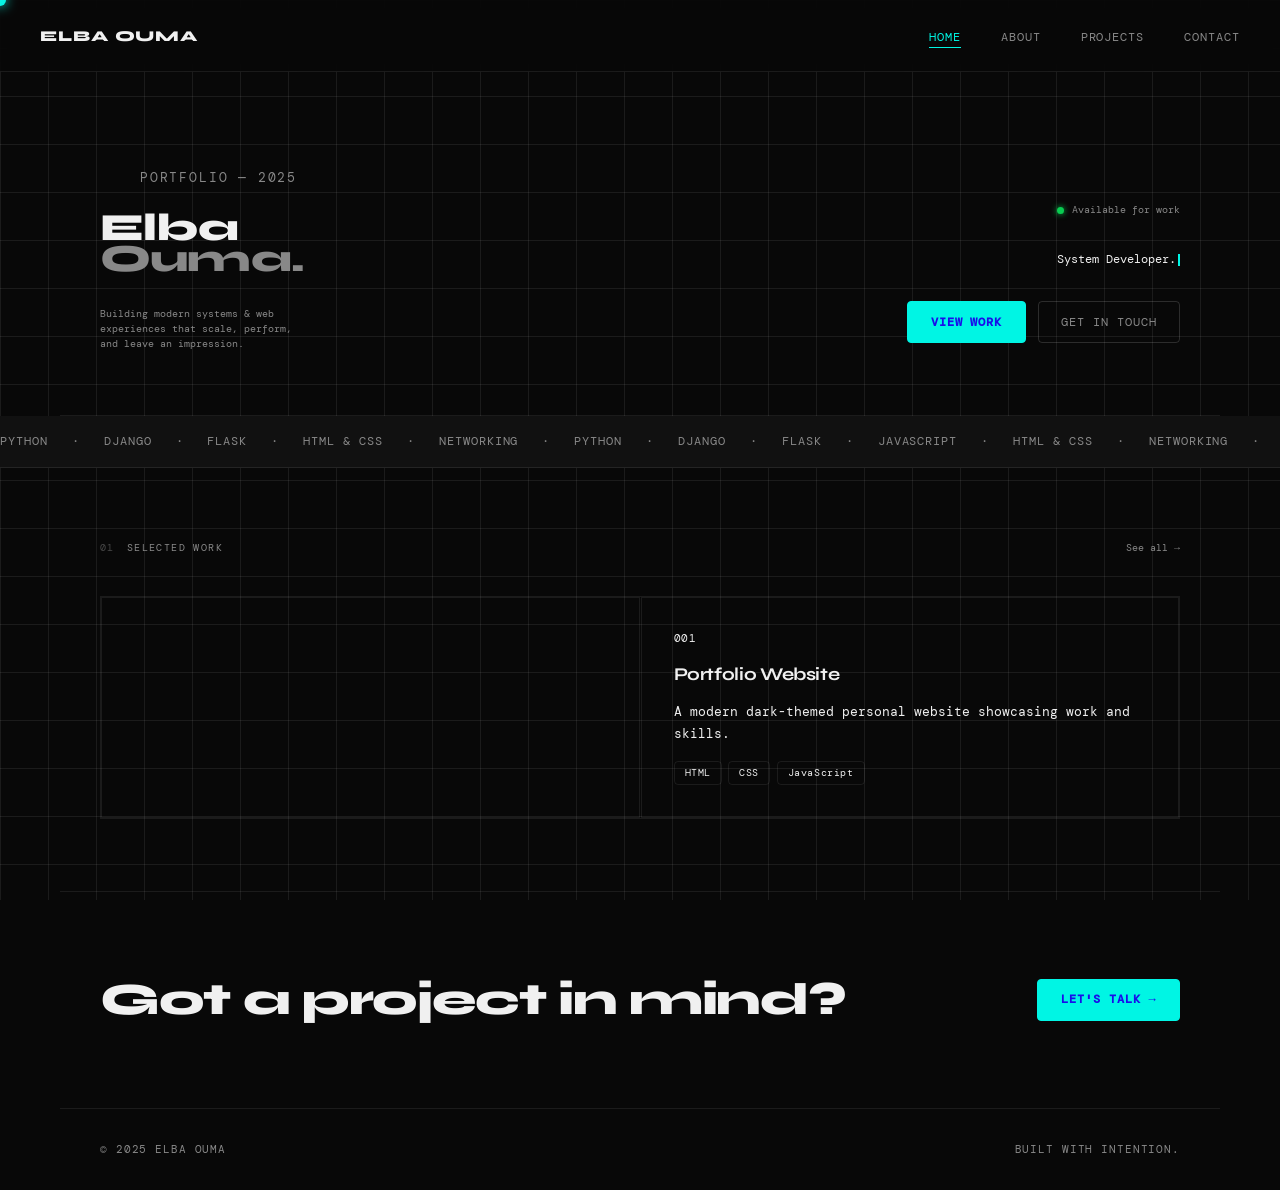
==== index.html @ e44ed139 "initial commit" ====
<!DOCTYPE html>
<html lang="en">
<head>
  <meta charset="UTF-8">
  <meta name="viewport" content="width=device-width, initial-scale=1.0">
  <title>Elba Ouma — Portfolio</title>
  <link rel="preconnect" href="https://fonts.googleapis.com">
  <link href="https://fonts.googleapis.com/css2?family=Syne:wght@400;700;800&family=DM+Mono:ital,wght@0,300;0,400;1,300&display=swap" rel="stylesheet">
  <link rel="stylesheet" href="css/style.css">
  <link rel="stylesheet" href="css/animation.css">
</head>
<body>

  <div class="cursor" id="cursor"></div>
  <div class="bg-grid"></div>

  <nav class="navbar">
    <a href="index.html" class="logo">Elba Ouma</a>
    <ul>
      <li><a href="index.html" class="active">Home</a></li>
      <li><a href="about.html">About</a></li>
      <li><a href="projects.html">Projects</a></li>
      <li><a href="contact.html">Contact</a></li>
    </ul>
    <button class="hamburger" id="hamburger" aria-label="Menu">
      <span></span><span></span><span></span>
    </button>
  </nav>

  <section class="hero">
    <div class="hero-left fade-up">
      <div class="eyebrow">Portfolio — 2025</div>
      <h1>Elba<br><em>Ouma.</em></h1>
      <p class="hero-sub">Building modern systems &amp; web experiences that scale, perform, and leave an impression.</p>
    </div>
    <div class="hero-right fade-up delay-1">
      <div class="status"><span class="dot"></span> Available for work</div>
      <div class="typing-wrap">
        <span id="typing"></span><span class="type-cursor"></span>
      </div>
      <div class="hero-cta">
        <a href="projects.html" class="btn solid">View Work</a>
        <a href="contact.html" class="btn outline">Get in Touch</a>
      </div>
    </div>
  </section>

  <section class="marquee-strip">
    <div class="marquee-track">
      <span>Python</span><span>·</span>
      <span>Django</span><span>·</span>
      <span>Flask</span><span>·</span>
      <span>HTML &amp; CSS</span><span>·</span>
      <span>Networking</span><span>·</span>
      <span>Python</span><span>·</span>
      <span>Django</span><span>·</span>
      <span>Flask</span><span>·</span>
      <span>JavaScript</span><span>·</span>
      <span>HTML &amp; CSS</span><span>·</span>
      <span>Networking</span><span>·</span>
      
    </div>
  </section>

  <section class="section preview-projects">
    <div class="section-header">
      <div class="section-label"><span>01</span> Selected Work</div>
      <a href="projects.html" class="see-all">See all →</a>
    </div>
    <div class="project-grid">
      <a href="projects.html" class="project-card">
       
   
      <a href="projects.html" class="project-card">
        <div class="project-num">001</div>
        <h3>Portfolio Website</h3>
        <p>A modern dark-themed personal website showcasing work and skills.</p>
        <div class="tags"><span>HTML</span><span>CSS</span><span>JavaScript</span></div>
      </a>
    </div>
  </section>

  <section class="section cta-band">
    <div class="cta-band-inner">
      <h2>Got a project in mind?</h2>
      <a href="contact.html" class="btn solid">Let's Talk →</a>
    </div>
  </section>

  <footer class="footer">
    <p>© 2025 Elba Ouma</p>
    <p>Built with intention.</p>
  </footer>

  <script src="js/main.js"></script>
</body>
</html>
---- css/style.css ----
/* ============================================
   ELBA OUMA PORTFOLIO — DESIGN SYSTEM
   Fonts: Syne (display) + DM Mono (code/labels)
   Theme: Dark editorial, cyan accent
============================================ */

@import url('https://fonts.googleapis.com/css2?family=Syne:wght@400;700;800&family=DM+Mono:ital,wght@0,300;0,400;1,300&display=swap');

/* ─── Reset ─────────────────────────────── */
*, *::before, *::after { margin: 0; padding: 0; box-sizing: border-box; }
html { scroll-behavior: smooth; font-size: 16px; }

/* ─── Tokens ─────────────────────────────── */
:root {
  --bg:        #080808;
  --bg-2:      #111111;
  --bg-3:      #1a1a1a;
  --border:    rgba(255,255,255,0.08);
  --border-2:  rgba(255,255,255,0.15);
  --text:      #f0f0f0;
  --muted:     #888;
  --accent:    #00f5e4;
  --accent-dim: rgba(0,245,228,0.12);
  --font-display: 'Syne', sans-serif;
  --font-mono:    'DM Mono', monospace;
  --nav-h:     72px;
  --max-w:     1160px;
  --radius:    4px;
}

/* ─── Base ─────────────────────────────── */
body {
  font-family: var(--font-display);
  background: var(--bg);
  color: var(--text);
  line-height: 1.6;
  min-height: 100vh;
  overflow-x: hidden;
}

a { color: inherit; text-decoration: none; }
img { display: block; max-width: 100%; }

/* ─── Custom Cursor ─────────────────────── */
.cursor {
  position: fixed;
  width: 12px;
  height: 12px;
  background: var(--accent);
  border-radius: 50%;
  pointer-events: none;
  z-index: 9999;
  transform: translate(-50%, -50%);
  transition: width 0.2s, height 0.2s, opacity 0.2s;
  box-shadow: 0 0 12px var(--accent);
  mix-blend-mode: screen;
}
.cursor.expand { width: 28px; height: 28px; opacity: 0.5; }

/* ─── Background Grid ───────────────────── */
.bg-grid {
  position: fixed;
  inset: 0;
  background-image:
    linear-gradient(var(--border) 1px, transparent 1px),
    linear-gradient(90deg, var(--border) 1px, transparent 1px);
  background-size: 48px 48px;
  z-index: 0;
  pointer-events: none;
}

/* ─── Navbar ────────────────────────────── */
.navbar {
  position: sticky;
  top: 0;
  z-index: 100;
  display: flex;
  align-items: center;
  justify-content: space-between;
  height: var(--nav-h);
  padding: 0 2.5rem;
  background: rgba(8,8,8,0.85);
  backdrop-filter: blur(12px);
  border-bottom: 1px solid var(--border);
}

.logo {
  font-size: 15px;
  font-weight: 800;
  letter-spacing: 0.06em;
  text-transform: uppercase;
  color: var(--text);
  transition: color 0.2s;
}
.logo:hover { color: var(--accent); }

.navbar ul {
  display: flex;
  list-style: none;
  gap: 2.5rem;
}

.navbar ul li a {
  font-family: var(--font-mono);
  font-size: 12px;
  letter-spacing: 0.08em;
  text-transform: uppercase;
  color: var(--muted);
  transition: color 0.2s;
  position: relative;
  padding-bottom: 2px;
}
.navbar ul li a::after {
  content: '';
  position: absolute;
  bottom: -1px;
  left: 0;
  width: 0;
  height: 1px;
  background: var(--accent);
  transition: width 0.3s;
}
.navbar ul li a:hover,
.navbar ul li a.active {
  color: var(--accent);
}
.navbar ul li a.active::after,
.navbar ul li a:hover::after { width: 100%; }

/* ─── Hamburger (mobile) ────────────────── */
.hamburger {
  display: none;
  flex-direction: column;
  gap: 5px;
  background: none;
  border: none;
  cursor: pointer;
  padding: 4px;
}
.hamburger span {
  display: block;
  width: 22px;
  height: 1.5px;
  background: var(--text);
  transition: all 0.3s;
}
.hamburger.open span:nth-child(1) { transform: rotate(45deg) translate(5px, 5px); }
.hamburger.open span:nth-child(2) { opacity: 0; }
.hamburger.open span:nth-child(3) { transform: rotate(-45deg) translate(5px, -5px); }

/* ─── Hero ─────────────────────────────── */
.hero {
  position: relative;
  z-index: 1;
  display: grid;
  grid-template-columns: 1fr 1fr;
  gap: 2rem;
  align-items: end;
  max-width: var(--max-w);
  margin: 0 auto;
  padding: 6rem 2.5rem 4rem;
  border-bottom: 1px solid var(--border);
}

.eyebrow {
  font-family: var(--font-mono);
  font-size: 13px;
  letter-spacing: 0.14em;
  text-transform: uppercase;
  color: var(--muted);
  margin-bottom: 1.5rem;
  display: flex;
  align-items: center;
  gap: 0.75rem;
}
.eyebrow::before {
  content: '';
  display: inline-block;
  width: 28px;
  height: 1px;
  background: var(--border-4);
}

h1 {
  font-family: var(--font-display);
  font-size: clamp(2rem, 3vw, 5.5rem);
  font-weight: 800;
  line-height: 0.80;
  letter-spacing: -0.02em;
}
h1 em {
  font-style: normal;
  color: var(--muted);
}

.hero-sub {
  font-family: var(--font-mono);
  font-size: 10px;
  color: var(--muted);
  margin-top: 2rem;
  line-height: 1.5;
  max-width: 35ch;
}

.hero-right {
  display: flex;
  flex-direction: column;
  align-items: flex-end;
  gap: 2rem;
  padding-bottom: 0.5rem;
}

.status {
  display: flex;
  align-items: center;
  gap: 0.5rem;
  font-family: var(--font-mono);
  font-size: 10px;
  color: var(--muted);
}
.dot {
  width: 7px;
  height: 7px;
  border-radius: 50%;
  background: #09cd51;
  box-shadow: 0 0 6px hsl(142, 93%, 42%);
  animation: pulse 2s infinite;
}
@keyframes pulse {
  0%, 100% { opacity: 1; }
  50% { opacity: 0.3; }
}

.typing-wrap {
  font-family: var(--font-mono);
  font-size: 12px;
  color: var(--text);
  min-height: 1.5em;
}
.type-cursor {
  display: inline-block;
  width: 2px;
  height: 1em;
  background: var(--accent);
  vertical-align: middle;
  margin-left: 2px;
  animation: blink 1s infinite;
}
@keyframes blink { 0%,100%{opacity:1;} 50%{opacity:0;} }

.hero-cta {
  display: flex;
  gap: 0.75rem;
  flex-wrap: wrap;
  justify-content: flex-end;
}

/* ─── Buttons ───────────────────────────── */
.btn {
  display: inline-block;
  font-family: var(--font-mono);
  font-size: 12px;
  letter-spacing: 0.08em;
  text-transform: uppercase;
  padding: 0.65rem 1.4rem;
  border-radius: var(--radius);
  cursor: pointer;
  transition: all 0.25s;
  border: 1px solid var(--border-2);
  background: transparent;
  color: var(--text);
}
.btn:hover { border-color: var(--accent); color: var(--accent); }
.btn.solid {
  background: var(--accent);
  color: #190eea;
  border-color: var(--accent);
  font-weight: 700;
}
.btn.solid:hover {
  background: transparent;
  color: var(--accent);
}
.btn.outline { border-color: var(--border-2); color: var(--muted); }
.btn.outline:hover { border-color: var(--accent); color: var(--accent); }
.btn.small { padding: 0.45rem 1rem; font-size: 11px; }
.btn.full-width { width: 100%; text-align: center; }

/* ─── Marquee Strip ─────────────────────── */
.marquee-strip {
  position: relative;
  z-index: 1;
  overflow: hidden;
  border-bottom: 1px solid var(--border);
  padding: 1rem 0;
  background: var(--bg-2);
}
.marquee-track {
  display: flex;
  gap: 1.5rem;
  white-space: nowrap;
  animation: marquee 24s linear infinite;
  font-family: var(--font-mono);
  font-size: 12px;
  letter-spacing: 0.08em;
  text-transform: uppercase;
  color: var(--muted);
}
@keyframes marquee { from { transform: translateX(0); } to { transform: translateX(-50%); } }

/* ─── Sections ──────────────────────────── */
.section {
  position: relative;
  z-index: 1;
  max-width: var(--max-w);
  margin: 0 auto;
  padding: 4.5rem 2.5rem;
  border-bottom: 1px solid var(--border);
}

.section-label {
  font-family: var(--font-mono);
  font-size: 10px;
  color: var(--muted);
  letter-spacing: 0.14em;
  text-transform: uppercase;
  margin-bottom: 2.5rem;
  display: flex;
  align-items: center;
  gap: 0.75rem;
}
.section-label span { opacity: 0.5; }

.section-header {
  display: flex;
  justify-content: space-between;
  align-items: center;
  margin-bottom: 2.5rem;
}
.section-header .section-label { margin-bottom: 0; }
.see-all {
  font-family: var(--font-mono);
  font-size: 10px;
  color: var(--muted);
  transition: color 0.2s;
}
.see-all:hover { color: var(--accent); }

/* ─── Project Cards ─────────────────────── */
.project-grid {
  display: grid;
  grid-template-columns: repeat(auto-fit, minmax(280px, 1fr));
  gap: 1px;
  border: 1px solid var(--border);
}
.project-grid.full {
  grid-template-columns: 1fr;
}

.project-card {
  display: flex;
  flex-direction: column;
  gap: 0.75rem;
  padding: 2rem;
  border: 1px solid var(--border);
  background: transparent;
  color: var(--text);
  transition: background 0.25s;
  cursor: pointer;
}
.project-card:hover { background: var(--bg-2); }
.project-card.large { flex-direction: row; gap: 2rem; align-items: flex-start; }
.project-card.large .project-num { font-size: 2rem; font-weight: 800; color: var(--border-2); min-width: 3rem; }

.project-num {
  font-family: var(--font-mono);
  font-size: 11px;
  color: var(--primary);
  letter-spacing: 0.06em;
}
.project-body { display: flex; flex-direction: column; gap: 0.75rem; flex: 1; }
.project-card h3 {
  font-size: 18px;
  font-weight: 700;
  letter-spacing: -0.02em;
}
.project-card p {
  font-family: var(--font-mono);
  font-size: 13px;
  color: var(--primary);
  line-height: 1.7;
}
.project-links { margin-top: 0.5rem; }

.tags {
  display: flex;
  flex-wrap: wrap;
  gap: 0.4rem;
  margin-top: 0.25rem;
}
.tags span {
  font-family: var(--font-mono);
  font-size: 10px;
  color: var(--primary);
  border: 1px solid var(--border);
  padding: 3px 10px;
  border-radius: var(--radius);
  letter-spacing: 0.06em;
}

/* ─── CTA Band ──────────────────────────── */
.cta-band { background: var(--bg-1); }
.cta-band-inner {
  display: flex;
  justify-content: space-between;
  align-items: center;
  flex-wrap: wrap;
  gap: 1.5rem;
}
.cta-band h2 {
  font-size: clamp(1.6rem, 3.5vw, 2.8rem);
  font-weight: 800;
  letter-spacing: -0.03em;
}

/* ─── Page Hero ─────────────────────────── */
.page-hero {
  position: relative;
  z-index: 1;
  max-width: var(--max-w);
  margin: 0 auto;
  padding: 5.5rem 2.5rem 3.5rem;
  border-bottom: 1px solid var(--border);
}

/* ─── About ─────────────────────────────── */
.about-grid {
  display: grid;
  grid-template-columns: 1.4fr 1fr;
  gap: 5rem;
  align-items: start;
}
.about-bio p {
  font-family: var(--font-mono);
  font-size: 14px;
  color: var(--primary);
  line-height: 1.9;
  margin-bottom: 1.2rem;
}
.about-cta { display: flex; gap: 0.75rem; margin-top: 2rem; }

.about-stats { display: flex; flex-direction: column; gap: 0; }
.stat-row {
  padding: 1.5rem 0;
  border-bottom: 1px solid var(--border);
}
.stat-row:first-child { border-top: 1px solid var(--border); }
.stat-num {
  font-size: 3rem;
  font-weight: 800;
  letter-spacing: -0.05em;
  color: var(--accent);
  line-height: 1;
}
.stat-label {
  font-family: var(--font-mono);
  font-size: 11px;
  text-transform: uppercase;
  letter-spacing: 0.1em;
  color: var(--muted);
  margin-top: 0.4rem;
}

/* ─── Skills Grid ───────────────────────── */
.skills-grid {
  display: grid;
  grid-template-columns: repeat(auto-fill, minmax(160px, 1fr));
  gap: 1px;
  border: 1px solid var(--border);
}
.skill-block {
  padding: 1.5rem 1.25rem;
  border: 1px solid var(--border);
  transition: background 0.2s;
}
.skill-block:hover { background: var(--bg-1); }
.skill-cat {
  font-family: var(--font-mono);
  font-size: 10px;
  text-transform: uppercase;
  letter-spacing: 0.12em;
  color: var(--accent);
  margin-bottom: 0.75rem;
}
.skill-items {
  font-size: 14px;
  font-weight: 700;
  line-height: 1.8;
  color: var(--text);
}

/* ─── Contact ───────────────────────────── */
.contact-grid {
  display: grid;
  grid-template-columns: 1fr 1.2fr;
  gap: 5rem;
  align-items: start;
}
.contact-sub {
  font-family: var(--font-mono);
  font-size: 13px;
  color: var(--primary);
  line-height: 1.9;
  margin-bottom: 2.5rem;
  max-width: 36ch;
}
.contact-links { display: flex; flex-direction: column; }
.contact-link-row {
  display: flex;
  justify-content: space-between;
  align-items: center;
  padding: 1rem 0;
  border-bottom: 1px solid var(--border);
  font-size: 14px;
  font-weight: 700;
}
.contact-link-row:first-child { border-top: 1px solid var(--border); }
.contact-link-label {
  font-family: var(--font-mono);
  font-size: 10px;
  text-transform: uppercase;
  letter-spacing: 0.1em;
  color: var(--primary);
}
.contact-link-row a { color: var(--muted); font-family: var(--font-mono); font-size: 13px; transition: color 0.2s; }
.contact-link-row a:hover { color: var(--accent); }
.contact-link-row span:last-child { font-family: var(--font-mono); font-size: 13px; color: var(--muted); }

/* ─── Form ──────────────────────────────── */
.contact-form-wrap {
  background: var(--bg-1);
  border: 1px solid var(--border);
  border-radius: var(--radius);
  padding: 2.5rem;
}
.form-group { display: flex; flex-direction: column; gap: 0.4rem; margin-bottom: 1.5rem; }
.form-group label {
  font-family: var(--font-mono);
  font-size: 11px;
  text-transform: uppercase;
  letter-spacing: 0.1em;
  color: var(--muted);
}
.form-group input,
.form-group textarea {
  background: transparent;
  border: none;
  border-bottom: 1px solid var(--border-2);
  color: var(--text);
  font-family: var(--font-mono);
  font-size: 14px;
  padding: 0.6rem 0;
  outline: none;
  transition: border-color 0.2s;
  resize: none;
}
.form-group input:focus,
.form-group textarea:focus {
  border-bottom-color: var(--accent);
}
.form-group input::placeholder,
.form-group textarea::placeholder { color: var(--border-2); }

.form-success {
  display: none;
  font-family: var(--font-mono);
  font-size: 12px;
  color: #0808de;
  margin-top: 1rem;
  text-align: center;
}
.form-success.show { display: block; }

/* ─── Footer ────────────────────────────── */
.footer {
  position: relative;
  z-index: 1;
  max-width: var(--max-w);
  margin: 0 auto;
  padding: 2rem 2.5rem;
  display: flex;
  justify-content: space-between;
  align-items: center;
}
.footer p {
  font-family: var(--font-mono);
  font-size: 11px;
  color: var(--muted);
  text-transform: uppercase;
  letter-spacing: 0.08em;
}

/* ─── Responsive ────────────────────────── */
@media (max-width: 768px) {
  .navbar ul { display: none; }
  .hamburger { display: flex; }
  .navbar ul.open {
    display: flex;
    flex-direction: column;
    position: absolute;
    top: var(--nav-h);
    left: 0; right: 0;
    background: var(--bg);
    padding: 1.5rem 2.5rem;
    border-bottom: 1px solid var(--border);
    gap: 1.5rem;
  }

  .hero { grid-template-columns: 1fr; padding: 4rem 1.5rem 3rem; }
  .hero-right { align-items: flex-start; }
  .hero-cta { justify-content: flex-start; }

  .about-grid,
  .contact-grid { grid-template-columns: 1fr; gap: 3rem; }

  .project-card.large { flex-direction: column; }

  .section { padding: 3rem 1.5rem; }
  .page-hero { padding: 3.5rem 1.5rem 2.5rem; }
  .footer { padding: 1.5rem; }
  .cta-band-inner { flex-direction: column; align-items: flex-start; }
}
---- css/animation.css ----
/* ============================================
   ANIMATION SYSTEM
============================================ */

/* ─── Fade Up (scroll-triggered via JS) ─── */
.fade-up {
  opacity: 0;
  transform: translateY(32px);
  transition: opacity 0.7s cubic-bezier(0.22, 1, 0.36, 1),
              transform 0.7s cubic-bezier(0.22, 1, 0.36, 1);
}
.fade-up.visible {
  opacity: 1;
  transform: translateY(0);
}

/* ─── Stagger delays ────────────────────── */
.delay-1 { transition-delay: 0.15s; }
.delay-2 { transition-delay: 0.3s; }
.delay-3 { transition-delay: 0.45s; }

/* ─── Page load: hero h1 ────────────────── */
@keyframes heroIn {
  from { opacity: 0; transform: translateY(40px); }
  to   { opacity: 1; transform: translateY(0); }
}
.hero h1, .page-hero h1 {
  animation: heroIn 0.9s cubic-bezier(0.22, 1, 0.36, 1) both;
}
.hero .eyebrow, .page-hero .eyebrow {
  animation: heroIn 0.9s 0.1s cubic-bezier(0.22, 1, 0.36, 1) both;
}
.hero .hero-sub {
  animation: heroIn 0.9s 0.2s cubic-bezier(0.22, 1, 0.36, 1) both;
}

/* ─── Navbar link hover underline ───────── */
.navbar ul li a::after {
  transition: width 0.3s cubic-bezier(0.22, 1, 0.36, 1);
}

/* ─── Card hover lift ───────────────────── */
.project-card {
  transition: background 0.25s ease, transform 0.2s ease;
}
.project-card:hover {
  transform: translateY(-2px);
}

/* ─── Button pulse on hover ─────────────── */
.btn.solid:hover {
  box-shadow: 0 0 20px rgba(0, 245, 228, 0.3);
}

/* ─── Skill block hover ─────────────────── */
.skill-block {
  transition: background 0.2s ease, border-color 0.2s ease;
}
.skill-block:hover {
  border-color: rgba(0,245,228,0.2);
}

/* ─── Stat num count-up glow ────────────── */
.stat-num {
  transition: text-shadow 0.3s ease;
}
.stat-row:hover .stat-num {
  text-shadow: 0 0 20px rgba(0,245,228,0.4);
}

/* ─── Contact link row hover ────────────── */
.contact-link-row {
  transition: padding-left 0.2s ease;
}
.contact-link-row:hover {
  padding-left: 6px;
}

/* ─── Form input focus line ─────────────── */
.form-group input,
.form-group textarea {
  transition: border-color 0.3s ease, box-shadow 0.3s ease;
}
.form-group input:focus,
.form-group textarea:focus {
  box-shadow: 0 4px 12px rgba(0, 245, 228, 0.08);
}
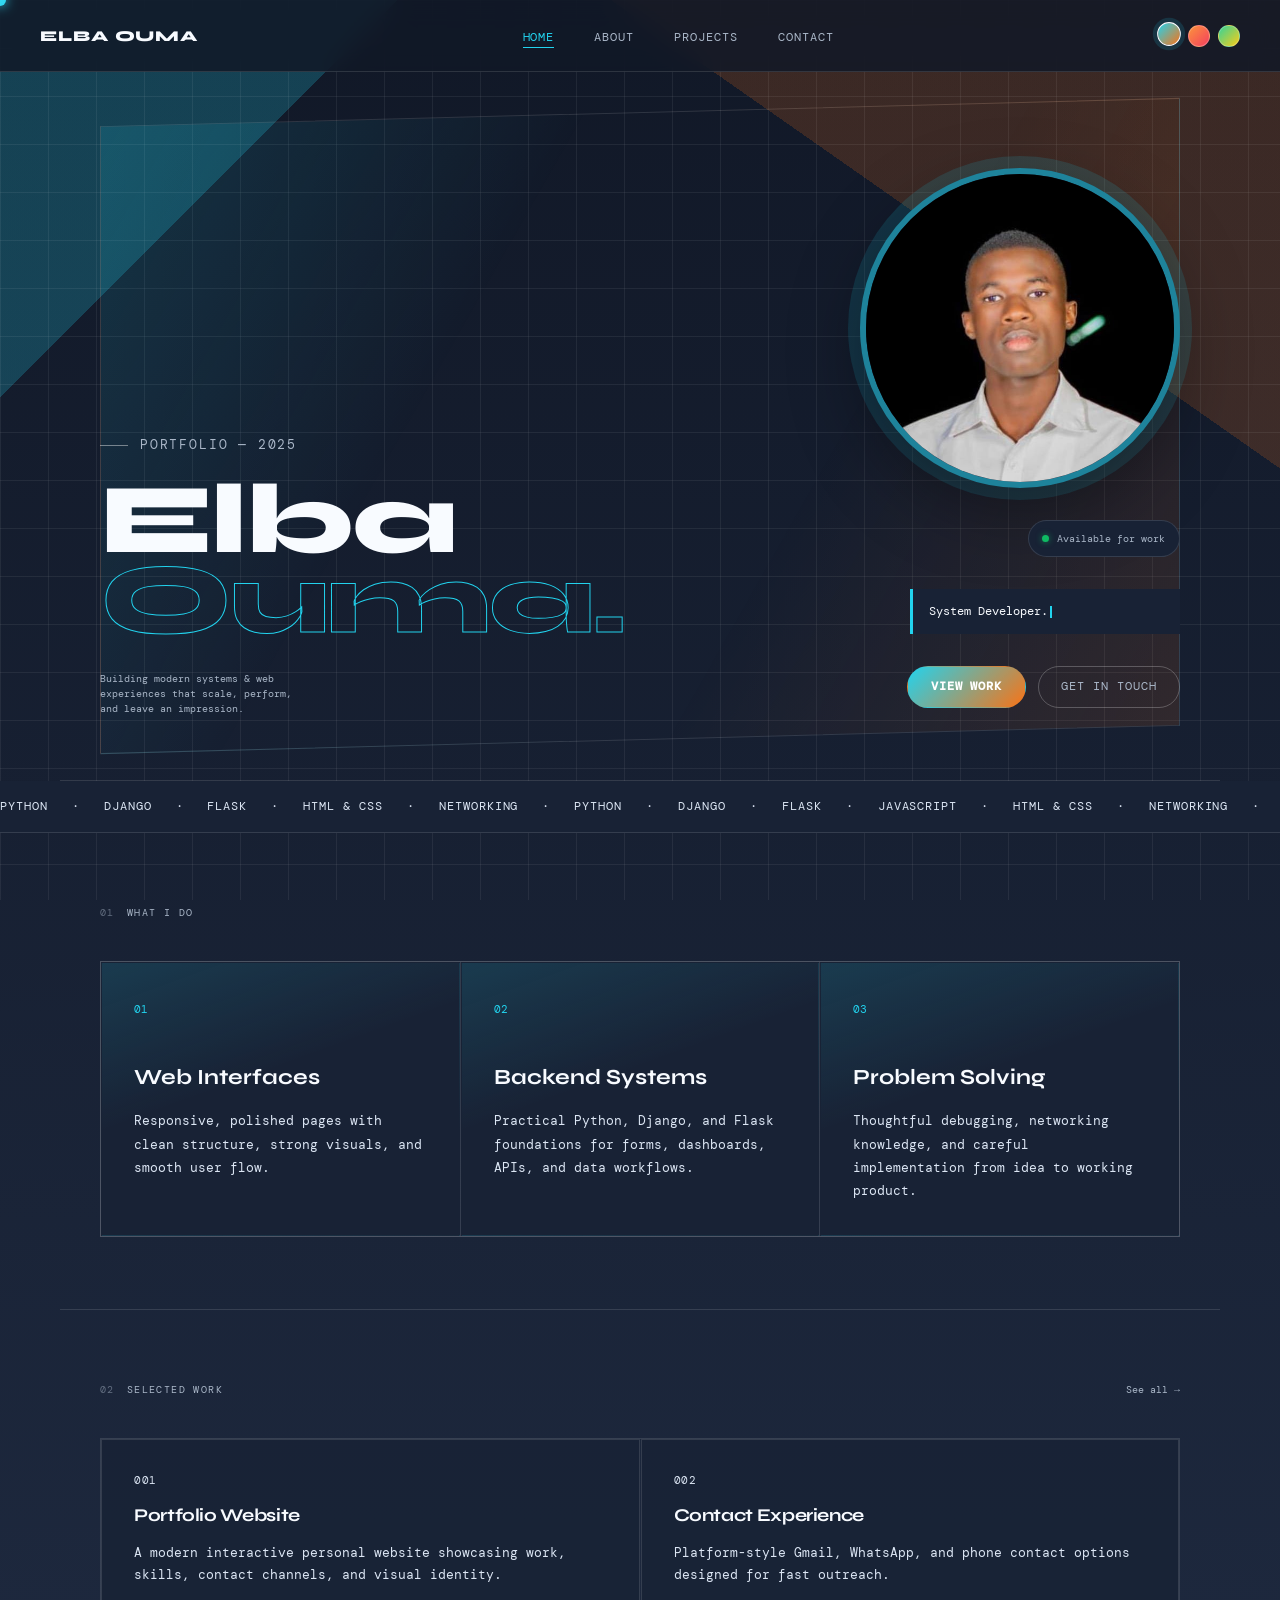
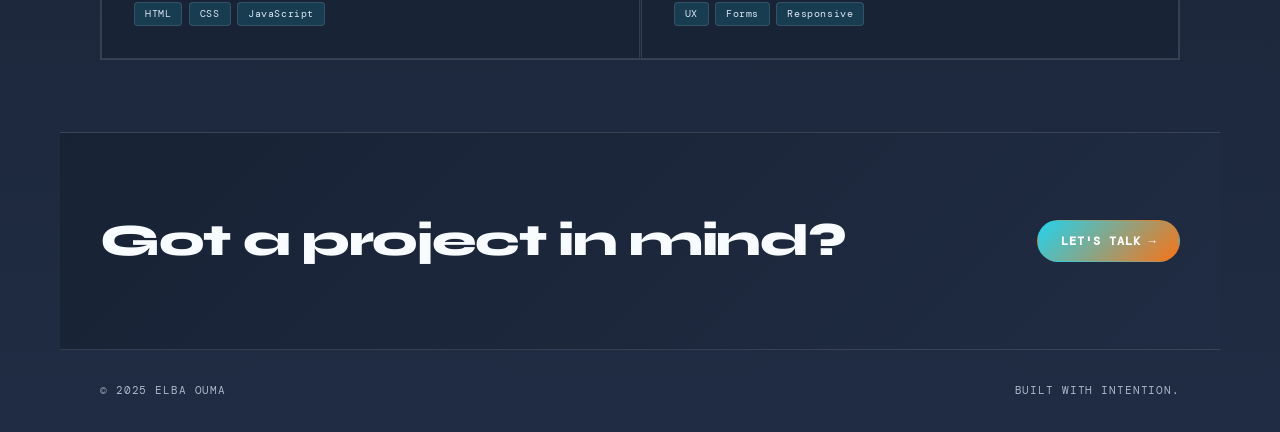
==== commit c909d899: "Updated portfolio project" ====
--- a/index.html
+++ b/index.html
@@ -3,6 +3,8 @@
 <head>
   <meta charset="UTF-8">
   <meta name="viewport" content="width=device-width, initial-scale=1.0">
+  <meta name="description" content="Elba Ouma portfolio: Python developer, web designer, and systems builder creating modern web experiences.">
+  <meta name="theme-color" content="#111827">
   <title>Elba Ouma — Portfolio</title>
   <link rel="preconnect" href="https://fonts.googleapis.com">
   <link href="https://fonts.googleapis.com/css2?family=Syne:wght@400;700;800&family=DM+Mono:ital,wght@0,300;0,400;1,300&display=swap" rel="stylesheet">
@@ -22,6 +24,11 @@
       <li><a href="projects.html">Projects</a></li>
       <li><a href="contact.html">Contact</a></li>
     </ul>
+    <div class="theme-switcher" aria-label="Theme picker">
+      <button class="theme-swatch neon" type="button" data-theme="neon" aria-label="Neon theme"></button>
+      <button class="theme-swatch sunset" type="button" data-theme="sunset" aria-label="Sunset theme"></button>
+      <button class="theme-swatch forest" type="button" data-theme="forest" aria-label="Forest theme"></button>
+    </div>
     <button class="hamburger" id="hamburger" aria-label="Menu">
       <span></span><span></span><span></span>
     </button>
@@ -34,6 +41,9 @@
       <p class="hero-sub">Building modern systems &amp; web experiences that scale, perform, and leave an impression.</p>
     </div>
     <div class="hero-right fade-up delay-1">
+      <div class="profile-photo">
+        <img src="images/profile.jpg" alt="Portrait of Elba Ouma">
+      </div>
       <div class="status"><span class="dot"></span> Available for work</div>
       <div class="typing-wrap">
         <span id="typing"></span><span class="type-cursor"></span>
@@ -62,20 +72,46 @@
     </div>
   </section>
 
+  <section class="section expertise-section">
+    <div class="section-header">
+      <div class="section-label"><span>01</span> What I Do</div>
+    </div>
+    <div class="expertise-grid">
+      <article class="expertise-card fade-up">
+        <span class="expertise-num">01</span>
+        <h3>Web Interfaces</h3>
+        <p>Responsive, polished pages with clean structure, strong visuals, and smooth user flow.</p>
+      </article>
+      <article class="expertise-card fade-up delay-1">
+        <span class="expertise-num">02</span>
+        <h3>Backend Systems</h3>
+        <p>Practical Python, Django, and Flask foundations for forms, dashboards, APIs, and data workflows.</p>
+      </article>
+      <article class="expertise-card fade-up delay-2">
+        <span class="expertise-num">03</span>
+        <h3>Problem Solving</h3>
+        <p>Thoughtful debugging, networking knowledge, and careful implementation from idea to working product.</p>
+      </article>
+    </div>
+  </section>
+
   <section class="section preview-projects">
     <div class="section-header">
-      <div class="section-label"><span>01</span> Selected Work</div>
+      <div class="section-label"><span>02</span> Selected Work</div>
       <a href="projects.html" class="see-all">See all →</a>
     </div>
     <div class="project-grid">
       <a href="projects.html" class="project-card">
-       
-   
-      <a href="projects.html" class="project-card">
         <div class="project-num">001</div>
         <h3>Portfolio Website</h3>
-        <p>A modern dark-themed personal website showcasing work and skills.</p>
+        <p>A modern interactive personal website showcasing work, skills, contact channels, and visual identity.</p>
         <div class="tags"><span>HTML</span><span>CSS</span><span>JavaScript</span></div>
+      </a>
+      <a href="contact.html" class="project-card">
+        <div class="project-num">002</div>
+        <h3>Contact Experience</h3>
+        <p>Platform-style Gmail, WhatsApp, and phone contact options designed for fast outreach.</p>
+        <div class="tags"><span>UX</span><span>Forms</span><span>Responsive</span></div>
       </a>
     </div>
   </section>
--- a/css/style.css
+++ b/css/style.css
@@ -12,15 +12,21 @@
 
 /* ─── Tokens ─────────────────────────────── */
 :root {
-  --bg:        #080808;
-  --bg-2:      #111111;
-  --bg-3:      #1a1a1a;
-  --border:    rgba(255,255,255,0.08);
-  --border-2:  rgba(255,255,255,0.15);
-  --text:      #f0f0f0;
-  --muted:     #888;
-  --accent:    #00f5e4;
-  --accent-dim: rgba(0,245,228,0.12);
+  --bg:        #111827;
+  --bg-1:      #182235;
+  --bg-2:      #202c43;
+  --bg-3:      #293754;
+  --border:    rgba(255,255,255,0.12);
+  --border-2:  rgba(255,255,255,0.24);
+  --border-4:  rgba(255,255,255,0.42);
+  --text:      #f8fbff;
+  --muted:     #aab7c8;
+  --primary:   #dce6f4;
+  --accent:    #22d3ee;
+  --accent-2:  #f97316;
+  --accent-3:  #a3e635;
+  --accent-dim: rgba(34,211,238,0.14);
+  --shadow:    rgba(0,0,0,0.34);
   --font-display: 'Syne', sans-serif;
   --font-mono:    'DM Mono', monospace;
   --nav-h:     72px;
@@ -28,14 +34,53 @@
   --radius:    4px;
 }
 
+body[data-theme="sunset"] {
+  --bg:        #21130f;
+  --bg-1:      #322018;
+  --bg-2:      #46291e;
+  --bg-3:      #623724;
+  --border:    rgba(255,242,225,0.13);
+  --border-2:  rgba(255,242,225,0.25);
+  --border-4:  rgba(255,242,225,0.42);
+  --text:      #fff7ed;
+  --muted:     #dfc3aa;
+  --primary:   #f6e0cb;
+  --accent:    #fb923c;
+  --accent-2:  #f43f5e;
+  --accent-3:  #fde68a;
+  --accent-dim: rgba(251,146,60,0.16);
+}
+
+body[data-theme="forest"] {
+  --bg:        #10201b;
+  --bg-1:      #172d25;
+  --bg-2:      #1f3b31;
+  --bg-3:      #2a4b3e;
+  --border:    rgba(233,255,244,0.13);
+  --border-2:  rgba(233,255,244,0.25);
+  --border-4:  rgba(233,255,244,0.42);
+  --text:      #f3fff8;
+  --muted:     #abc9ba;
+  --primary:   #d9f5e6;
+  --accent:    #34d399;
+  --accent-2:  #facc15;
+  --accent-3:  #38bdf8;
+  --accent-dim: rgba(52,211,153,0.15);
+}
+
 /* ─── Base ─────────────────────────────── */
 body {
   font-family: var(--font-display);
-  background: var(--bg);
+  background-color: var(--bg);
+  background:
+    linear-gradient(135deg, color-mix(in srgb, var(--accent) 22%, transparent) 0 12%, transparent 12% 42%),
+    linear-gradient(215deg, color-mix(in srgb, var(--accent-2) 18%, transparent) 0 16%, transparent 16% 54%),
+    linear-gradient(180deg, var(--bg) 0%, var(--bg-2) 100%);
   color: var(--text);
   line-height: 1.6;
   min-height: 100vh;
   overflow-x: hidden;
+  transition: background 0.35s ease, color 0.35s ease;
 }
 
 a { color: inherit; text-decoration: none; }
@@ -65,6 +110,7 @@
     linear-gradient(var(--border) 1px, transparent 1px),
     linear-gradient(90deg, var(--border) 1px, transparent 1px);
   background-size: 48px 48px;
+  opacity: 0.55;
   z-index: 0;
   pointer-events: none;
 }
@@ -79,10 +125,37 @@
   justify-content: space-between;
   height: var(--nav-h);
   padding: 0 2.5rem;
-  background: rgba(8,8,8,0.85);
+  background: var(--bg);
+  background: color-mix(in srgb, var(--bg) 84%, transparent);
   backdrop-filter: blur(12px);
   border-bottom: 1px solid var(--border);
 }
+
+.theme-switcher {
+  display: flex;
+  align-items: center;
+  gap: 0.5rem;
+}
+
+.theme-swatch {
+  width: 22px;
+  height: 22px;
+  border: 1px solid var(--border-2);
+  border-radius: 50%;
+  cursor: pointer;
+  transition: transform 0.2s ease, border-color 0.2s ease, box-shadow 0.2s ease;
+}
+
+.theme-swatch:hover,
+.theme-swatch.active {
+  transform: translateY(-2px) scale(1.08);
+  border-color: var(--text);
+  box-shadow: 0 0 0 4px var(--accent-dim);
+}
+
+.theme-swatch.neon { background: linear-gradient(135deg, #22d3ee, #f97316); }
+.theme-swatch.sunset { background: linear-gradient(135deg, #fb923c, #f43f5e); }
+.theme-swatch.forest { background: linear-gradient(135deg, #34d399, #facc15); }
 
 .logo {
   font-size: 15px;
@@ -162,6 +235,19 @@
   border-bottom: 1px solid var(--border);
 }
 
+.hero::before {
+  content: '';
+  position: absolute;
+  inset: 2.5rem;
+  border: 1px solid var(--border);
+  background: var(--accent-dim);
+  background:
+    linear-gradient(120deg, var(--accent-dim), transparent 34%),
+    linear-gradient(300deg, color-mix(in srgb, var(--accent-2) 12%, transparent), transparent 36%);
+  z-index: -1;
+  transform: skewY(-1.5deg);
+}
+
 .eyebrow {
   font-family: var(--font-mono);
   font-size: 13px;
@@ -183,14 +269,15 @@
 
 h1 {
   font-family: var(--font-display);
-  font-size: clamp(2rem, 3vw, 5.5rem);
+  font-size: 6.2rem;
   font-weight: 800;
   line-height: 0.80;
   letter-spacing: -0.02em;
 }
 h1 em {
   font-style: normal;
-  color: var(--muted);
+  color: transparent;
+  -webkit-text-stroke: 1px var(--accent);
 }
 
 .hero-sub {
@@ -210,6 +297,31 @@
   padding-bottom: 0.5rem;
 }
 
+.profile-photo {
+  width: min(100%, 320px);
+  aspect-ratio: 1 / 1;
+  border: 6px solid var(--accent);
+  border-color: color-mix(in srgb, var(--accent) 55%, var(--bg-1));
+  border-radius: 50%;
+  overflow: hidden;
+  background: var(--bg-1);
+  box-shadow: 0 24px 70px var(--shadow), 0 0 0 12px var(--accent-dim);
+  transition: transform 0.25s ease, box-shadow 0.25s ease, border-color 0.25s ease;
+}
+
+.profile-photo:hover {
+  transform: translateY(-8px) rotate(-2deg);
+  border-color: var(--accent-2);
+  box-shadow: 0 30px 80px var(--shadow), 0 0 0 16px var(--accent-dim);
+}
+
+.profile-photo img {
+  width: 100%;
+  height: 100%;
+  object-fit: cover;
+  object-position: center top;
+}
+
 .status {
   display: flex;
   align-items: center;
@@ -217,13 +329,17 @@
   font-family: var(--font-mono);
   font-size: 10px;
   color: var(--muted);
+  background: var(--bg-1);
+  border: 1px solid var(--border);
+  padding: 0.6rem 0.85rem;
+  border-radius: 999px;
 }
 .dot {
   width: 7px;
   height: 7px;
   border-radius: 50%;
-  background: #09cd51;
-  box-shadow: 0 0 6px hsl(142, 93%, 42%);
+  background: #0fba63;
+  box-shadow: 0 0 6px rgba(15, 186, 99, 0.65);
   animation: pulse 2s infinite;
 }
 @keyframes pulse {
@@ -236,6 +352,10 @@
   font-size: 12px;
   color: var(--text);
   min-height: 1.5em;
+  background: var(--bg-1);
+  border-left: 3px solid var(--accent);
+  padding: 0.8rem 1rem;
+  min-width: min(100%, 270px);
 }
 .type-cursor {
   display: inline-block;
@@ -263,7 +383,7 @@
   letter-spacing: 0.08em;
   text-transform: uppercase;
   padding: 0.65rem 1.4rem;
-  border-radius: var(--radius);
+  border-radius: 999px;
   cursor: pointer;
   transition: all 0.25s;
   border: 1px solid var(--border-2);
@@ -272,14 +392,14 @@
 }
 .btn:hover { border-color: var(--accent); color: var(--accent); }
 .btn.solid {
-  background: var(--accent);
-  color: #190eea;
-  border-color: var(--accent);
+  background: linear-gradient(135deg, var(--accent), var(--accent-2));
+  color: #ffffff;
+  border-color: transparent;
   font-weight: 700;
 }
 .btn.solid:hover {
-  background: transparent;
-  color: var(--accent);
+  color: #ffffff;
+  transform: translateY(-2px);
 }
 .btn.outline { border-color: var(--border-2); color: var(--muted); }
 .btn.outline:hover { border-color: var(--accent); color: var(--accent); }
@@ -293,7 +413,7 @@
   overflow: hidden;
   border-bottom: 1px solid var(--border);
   padding: 1rem 0;
-  background: var(--bg-2);
+  background: var(--bg-1);
 }
 .marquee-track {
   display: flex;
@@ -304,7 +424,7 @@
   font-size: 12px;
   letter-spacing: 0.08em;
   text-transform: uppercase;
-  color: var(--muted);
+  color: var(--primary);
 }
 @keyframes marquee { from { transform: translateX(0); } to { transform: translateX(-50%); } }
 
@@ -346,6 +466,48 @@
 }
 .see-all:hover { color: var(--accent); }
 
+/* ─── Expertise ─────────────────────────── */
+.expertise-grid {
+  display: grid;
+  grid-template-columns: repeat(3, minmax(0, 1fr));
+  gap: 1px;
+  border: 1px solid var(--border);
+  background: var(--border);
+}
+.expertise-card {
+  min-height: 240px;
+  padding: 2rem;
+  background:
+    linear-gradient(160deg, var(--accent-dim), transparent 42%),
+    var(--bg-1);
+  border: 1px solid transparent;
+  transition: transform 0.25s ease, border-color 0.25s ease, background 0.25s ease;
+}
+.expertise-card:hover {
+  transform: translateY(-6px);
+  border-color: var(--accent);
+  background:
+    linear-gradient(160deg, var(--accent-dim), transparent 55%),
+    var(--bg-2);
+}
+.expertise-num {
+  display: inline-flex;
+  margin-bottom: 2.6rem;
+  font-family: var(--font-mono);
+  font-size: 11px;
+  color: var(--accent);
+}
+.expertise-card h3 {
+  font-size: 1.35rem;
+  margin-bottom: 0.9rem;
+}
+.expertise-card p {
+  font-family: var(--font-mono);
+  font-size: 13px;
+  line-height: 1.8;
+  color: var(--primary);
+}
+
 /* ─── Project Cards ─────────────────────── */
 .project-grid {
   display: grid;
@@ -363,12 +525,18 @@
   gap: 0.75rem;
   padding: 2rem;
   border: 1px solid var(--border);
-  background: transparent;
+  background: var(--bg-1);
+  background: color-mix(in srgb, var(--bg-1) 74%, transparent);
   color: var(--text);
-  transition: background 0.25s;
+  transition: background 0.25s, border-color 0.25s, box-shadow 0.25s;
   cursor: pointer;
 }
-.project-card:hover { background: var(--bg-2); }
+.project-card:hover {
+  background: var(--bg-2);
+  border-color: var(--accent);
+  border-color: color-mix(in srgb, var(--accent) 55%, var(--border));
+  box-shadow: inset 0 3px 0 var(--accent);
+}
 .project-card.large { flex-direction: row; gap: 2rem; align-items: flex-start; }
 .project-card.large .project-num { font-size: 2rem; font-weight: 800; color: var(--border-2); min-width: 3rem; }
 
@@ -403,13 +571,14 @@
   font-size: 10px;
   color: var(--primary);
   border: 1px solid var(--border);
+  background: var(--accent-dim);
   padding: 3px 10px;
   border-radius: var(--radius);
   letter-spacing: 0.06em;
 }
 
 /* ─── CTA Band ──────────────────────────── */
-.cta-band { background: var(--bg-1); }
+.cta-band { background: linear-gradient(135deg, var(--bg-1), var(--bg-2)); }
 .cta-band-inner {
   display: flex;
   justify-content: space-between;
@@ -511,14 +680,70 @@
   font-size: 13px;
   color: var(--primary);
   line-height: 1.9;
-  margin-bottom: 2.5rem;
+  margin-bottom: 1.5rem;
   max-width: 36ch;
+}
+.contact-platforms {
+  display: grid;
+  grid-template-columns: repeat(2, minmax(0, 1fr));
+  gap: 0.85rem;
+  margin-bottom: 2rem;
+}
+.platform-card {
+  display: grid;
+  grid-template-columns: 42px 1fr;
+  align-items: center;
+  gap: 0.8rem;
+  min-height: 84px;
+  padding: 1rem;
+  background: var(--bg-1);
+  border: 1px solid var(--border);
+  border-radius: 14px;
+  color: var(--text);
+  transition: transform 0.22s ease, border-color 0.22s ease, background 0.22s ease, box-shadow 0.22s ease;
+}
+.platform-card:hover {
+  transform: translateY(-4px);
+  border-color: var(--accent);
+  background: var(--bg-2);
+  box-shadow: 0 16px 36px var(--shadow);
+}
+.platform-icon {
+  display: grid;
+  place-items: center;
+  width: 42px;
+  height: 42px;
+  border-radius: 50%;
+  font-family: var(--font-display);
+  font-size: 18px;
+  font-weight: 800;
+  color: #ffffff;
+}
+.platform-card.gmail .platform-icon { background: linear-gradient(135deg, #ea4335, #fbbc05); }
+.platform-card.whatsapp .platform-icon { background: linear-gradient(135deg, #25d366, #128c7e); }
+.platform-card.phone .platform-icon { background: linear-gradient(135deg, var(--accent), var(--accent-2)); }
+.platform-meta {
+  min-width: 0;
+  display: flex;
+  flex-direction: column;
+  gap: 0.25rem;
+}
+.platform-name {
+  font-size: 14px;
+  font-weight: 800;
+}
+.platform-value {
+  overflow-wrap: anywhere;
+  font-family: var(--font-mono);
+  font-size: 11px;
+  color: var(--muted);
 }
 .contact-links { display: flex; flex-direction: column; }
 .contact-link-row {
   display: flex;
   justify-content: space-between;
   align-items: center;
+  gap: 1.5rem;
   padding: 1rem 0;
   border-bottom: 1px solid var(--border);
   font-size: 14px;
@@ -532,9 +757,9 @@
   letter-spacing: 0.1em;
   color: var(--primary);
 }
-.contact-link-row a { color: var(--muted); font-family: var(--font-mono); font-size: 13px; transition: color 0.2s; }
+.contact-link-row a { color: var(--muted); font-family: var(--font-mono); font-size: 13px; text-align: right; transition: color 0.2s; }
 .contact-link-row a:hover { color: var(--accent); }
-.contact-link-row span:last-child { font-family: var(--font-mono); font-size: 13px; color: var(--muted); }
+.contact-link-row span:last-child { font-family: var(--font-mono); font-size: 13px; color: var(--muted); text-align: right; }
 
 /* ─── Form ──────────────────────────────── */
 .contact-form-wrap {
@@ -575,7 +800,7 @@
   display: none;
   font-family: var(--font-mono);
   font-size: 12px;
-  color: #0808de;
+  color: var(--accent);
   margin-top: 1rem;
   text-align: center;
 }
@@ -604,6 +829,7 @@
 @media (max-width: 768px) {
   .navbar ul { display: none; }
   .hamburger { display: flex; }
+  .theme-switcher { margin-left: auto; margin-right: 1rem; }
   .navbar ul.open {
     display: flex;
     flex-direction: column;
@@ -617,11 +843,16 @@
   }
 
   .hero { grid-template-columns: 1fr; padding: 4rem 1.5rem 3rem; }
+  .hero::before { inset: 1.25rem; }
+  .hero h1 { font-size: 3.6rem; }
   .hero-right { align-items: flex-start; }
+  .profile-photo { width: min(100%, 280px); }
   .hero-cta { justify-content: flex-start; }
 
   .about-grid,
   .contact-grid { grid-template-columns: 1fr; gap: 3rem; }
+  .contact-platforms { grid-template-columns: 1fr; }
+  .expertise-grid { grid-template-columns: 1fr; }
 
   .project-card.large { flex-direction: column; }
 
